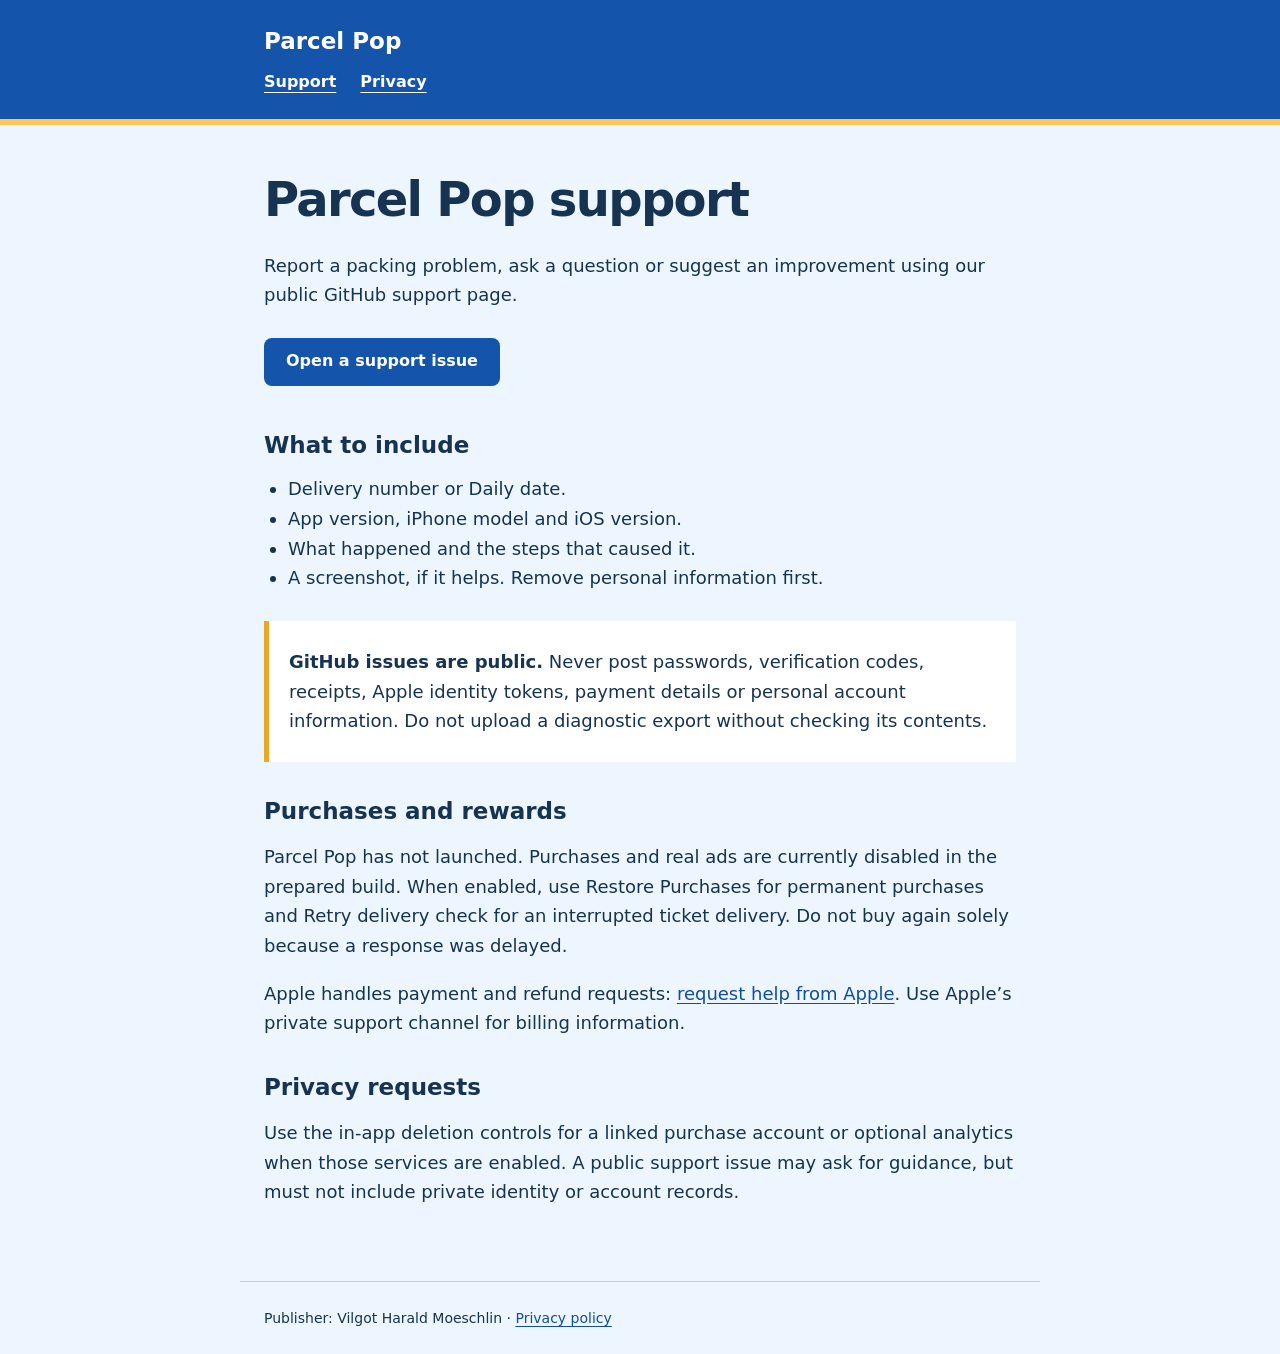
==== support.html @ 90103413 "Add Parcel Pop website, support and pre-release privacy policy" ====
<!doctype html><html lang="en"><meta charset="utf-8"><meta name="viewport" content="width=device-width,initial-scale=1"><title>Support · Parcel Pop</title><link rel="stylesheet" href="site.css"><header><div><a href="./">Parcel Pop</a><nav aria-label="Main"><a href="support.html" aria-current="page">Support</a><a href="privacy.html">Privacy</a></nav></div></header><main><h1>Parcel Pop support</h1><p>Report a packing problem, ask a question or suggest an improvement using our public GitHub support page.</p><a class="action" href="https://github.com/VilgotMoe/parcel-pop/issues/new">Open a support issue</a><h2>What to include</h2><ul><li>Delivery number or Daily date.</li><li>App version, iPhone model and iOS version.</li><li>What happened and the steps that caused it.</li><li>A screenshot, if it helps. Remove personal information first.</li></ul><div class="notice"><p><strong>GitHub issues are public.</strong> Never post passwords, verification codes, receipts, Apple identity tokens, payment details or personal account information. Do not upload a diagnostic export without checking its contents.</p></div><h2>Purchases and rewards</h2><p>Parcel Pop has not launched. Purchases and real ads are currently disabled in the prepared build. When enabled, use Restore Purchases for permanent purchases and Retry delivery check for an interrupted ticket delivery. Do not buy again solely because a response was delayed.</p><p>Apple handles payment and refund requests: <a href="https://reportaproblem.apple.com/">request help from Apple</a>. Use Apple’s private support channel for billing information.</p><h2>Privacy requests</h2><p>Use the in-app deletion controls for a linked purchase account or optional analytics when those services are enabled. A public support issue may ask for guidance, but must not include private identity or account records.</p></main><footer>Publisher: Vilgot Harald Moeschlin · <a href="privacy.html">Privacy policy</a></footer></html>
---- site.css ----
:root{font-family:ui-rounded,system-ui,-apple-system,BlinkMacSystemFont,sans-serif;color:#163351;background:#edf6ff;color-scheme:light}*{box-sizing:border-box}body{margin:0}header{background:#1454aa;color:#fff;border-bottom:6px solid #ffc757}header>div,main,footer{max-width:800px;margin:auto;padding:28px 24px}header a{color:#fff;font-weight:800;text-decoration:none;font-size:23px}nav{display:flex;gap:24px;margin-top:18px;flex-wrap:wrap}nav a{font-size:16px;font-weight:650;text-decoration:underline;text-underline-offset:5px}main{padding-top:48px;padding-bottom:56px;min-height:65vh}h1{font-size:clamp(32px,7vw,48px);line-height:1.12;letter-spacing:-.035em;margin:0 0 24px}h2{font-size:23px;margin:36px 0 12px}p,li{font-size:18px;line-height:1.65}a{color:#124d9b;text-underline-offset:3px}a:focus-visible{outline:3px solid #d78400;outline-offset:5px}small,.date{font-size:15px}.notice{border-left:5px solid #e8a92b;padding:8px 20px;background:#fff;margin:28px 0}.action{display:inline-block;background:#1454aa;color:white;padding:13px 22px;text-decoration:none;border-radius:8px;font-weight:750;min-height:48px;margin:10px 0}footer{border-top:1px solid #b8d0e5;font-size:14px}ul{padding-left:24px}@media(max-width:480px){header>div,main,footer{padding-left:20px;padding-right:20px}main{padding-top:32px}p,li{font-size:17px}}
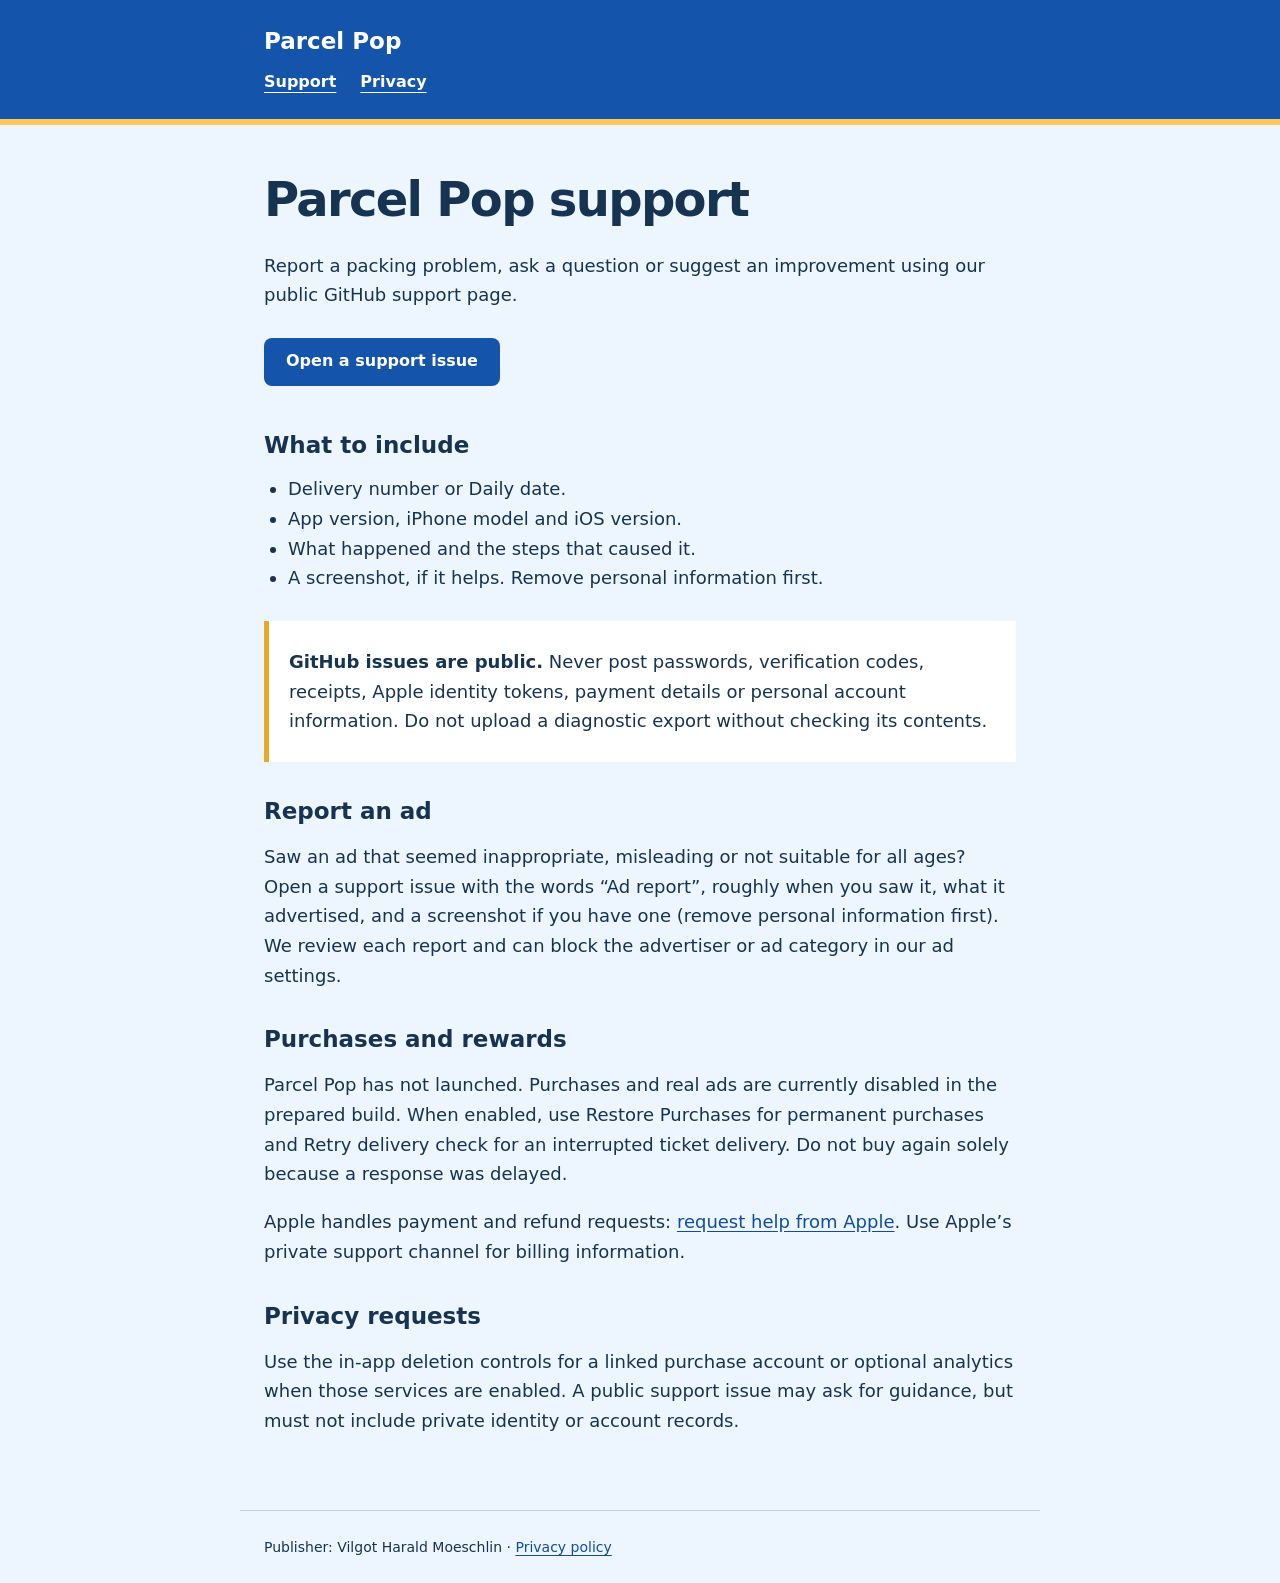
==== commit 7d78d41f: "Privacy policy and support: personalized ads with consent, ad partners, report an ad Co-Authored-By:" ====
--- a/support.html
+++ b/support.html
@@ -1 +1 @@
-<!doctype html><html lang="en"><meta charset="utf-8"><meta name="viewport" content="width=device-width,initial-scale=1"><title>Support · Parcel Pop</title><link rel="stylesheet" href="site.css"><header><div><a href="./">Parcel Pop</a><nav aria-label="Main"><a href="support.html" aria-current="page">Support</a><a href="privacy.html">Privacy</a></nav></div></header><main><h1>Parcel Pop support</h1><p>Report a packing problem, ask a question or suggest an improvement using our public GitHub support page.</p><a class="action" href="https://github.com/VilgotMoe/parcel-pop/issues/new">Open a support issue</a><h2>What to include</h2><ul><li>Delivery number or Daily date.</li><li>App version, iPhone model and iOS version.</li><li>What happened and the steps that caused it.</li><li>A screenshot, if it helps. Remove personal information first.</li></ul><div class="notice"><p><strong>GitHub issues are public.</strong> Never post passwords, verification codes, receipts, Apple identity tokens, payment details or personal account information. Do not upload a diagnostic export without checking its contents.</p></div><h2>Purchases and rewards</h2><p>Parcel Pop has not launched. Purchases and real ads are currently disabled in the prepared build. When enabled, use Restore Purchases for permanent purchases and Retry delivery check for an interrupted ticket delivery. Do not buy again solely because a response was delayed.</p><p>Apple handles payment and refund requests: <a href="https://reportaproblem.apple.com/">request help from Apple</a>. Use Apple’s private support channel for billing information.</p><h2>Privacy requests</h2><p>Use the in-app deletion controls for a linked purchase account or optional analytics when those services are enabled. A public support issue may ask for guidance, but must not include private identity or account records.</p></main><footer>Publisher: Vilgot Harald Moeschlin · <a href="privacy.html">Privacy policy</a></footer></html>
+<!doctype html><html lang="en"><meta charset="utf-8"><meta name="viewport" content="width=device-width,initial-scale=1"><title>Support · Parcel Pop</title><link rel="stylesheet" href="site.css"><header><div><a href="./">Parcel Pop</a><nav aria-label="Main"><a href="support.html" aria-current="page">Support</a><a href="privacy.html">Privacy</a></nav></div></header><main><h1>Parcel Pop support</h1><p>Report a packing problem, ask a question or suggest an improvement using our public GitHub support page.</p><a class="action" href="https://github.com/VilgotMoe/parcel-pop/issues/new">Open a support issue</a><h2>What to include</h2><ul><li>Delivery number or Daily date.</li><li>App version, iPhone model and iOS version.</li><li>What happened and the steps that caused it.</li><li>A screenshot, if it helps. Remove personal information first.</li></ul><div class="notice"><p><strong>GitHub issues are public.</strong> Never post passwords, verification codes, receipts, Apple identity tokens, payment details or personal account information. Do not upload a diagnostic export without checking its contents.</p></div><h2>Report an ad</h2><p>Saw an ad that seemed inappropriate, misleading or not suitable for all ages? Open a support issue with the words “Ad report”, roughly when you saw it, what it advertised, and a screenshot if you have one (remove personal information first). We review each report and can block the advertiser or ad category in our ad settings.</p><h2>Purchases and rewards</h2><p>Parcel Pop has not launched. Purchases and real ads are currently disabled in the prepared build. When enabled, use Restore Purchases for permanent purchases and Retry delivery check for an interrupted ticket delivery. Do not buy again solely because a response was delayed.</p><p>Apple handles payment and refund requests: <a href="https://reportaproblem.apple.com/">request help from Apple</a>. Use Apple’s private support channel for billing information.</p><h2>Privacy requests</h2><p>Use the in-app deletion controls for a linked purchase account or optional analytics when those services are enabled. A public support issue may ask for guidance, but must not include private identity or account records.</p></main><footer>Publisher: Vilgot Harald Moeschlin · <a href="privacy.html">Privacy policy</a></footer></html>
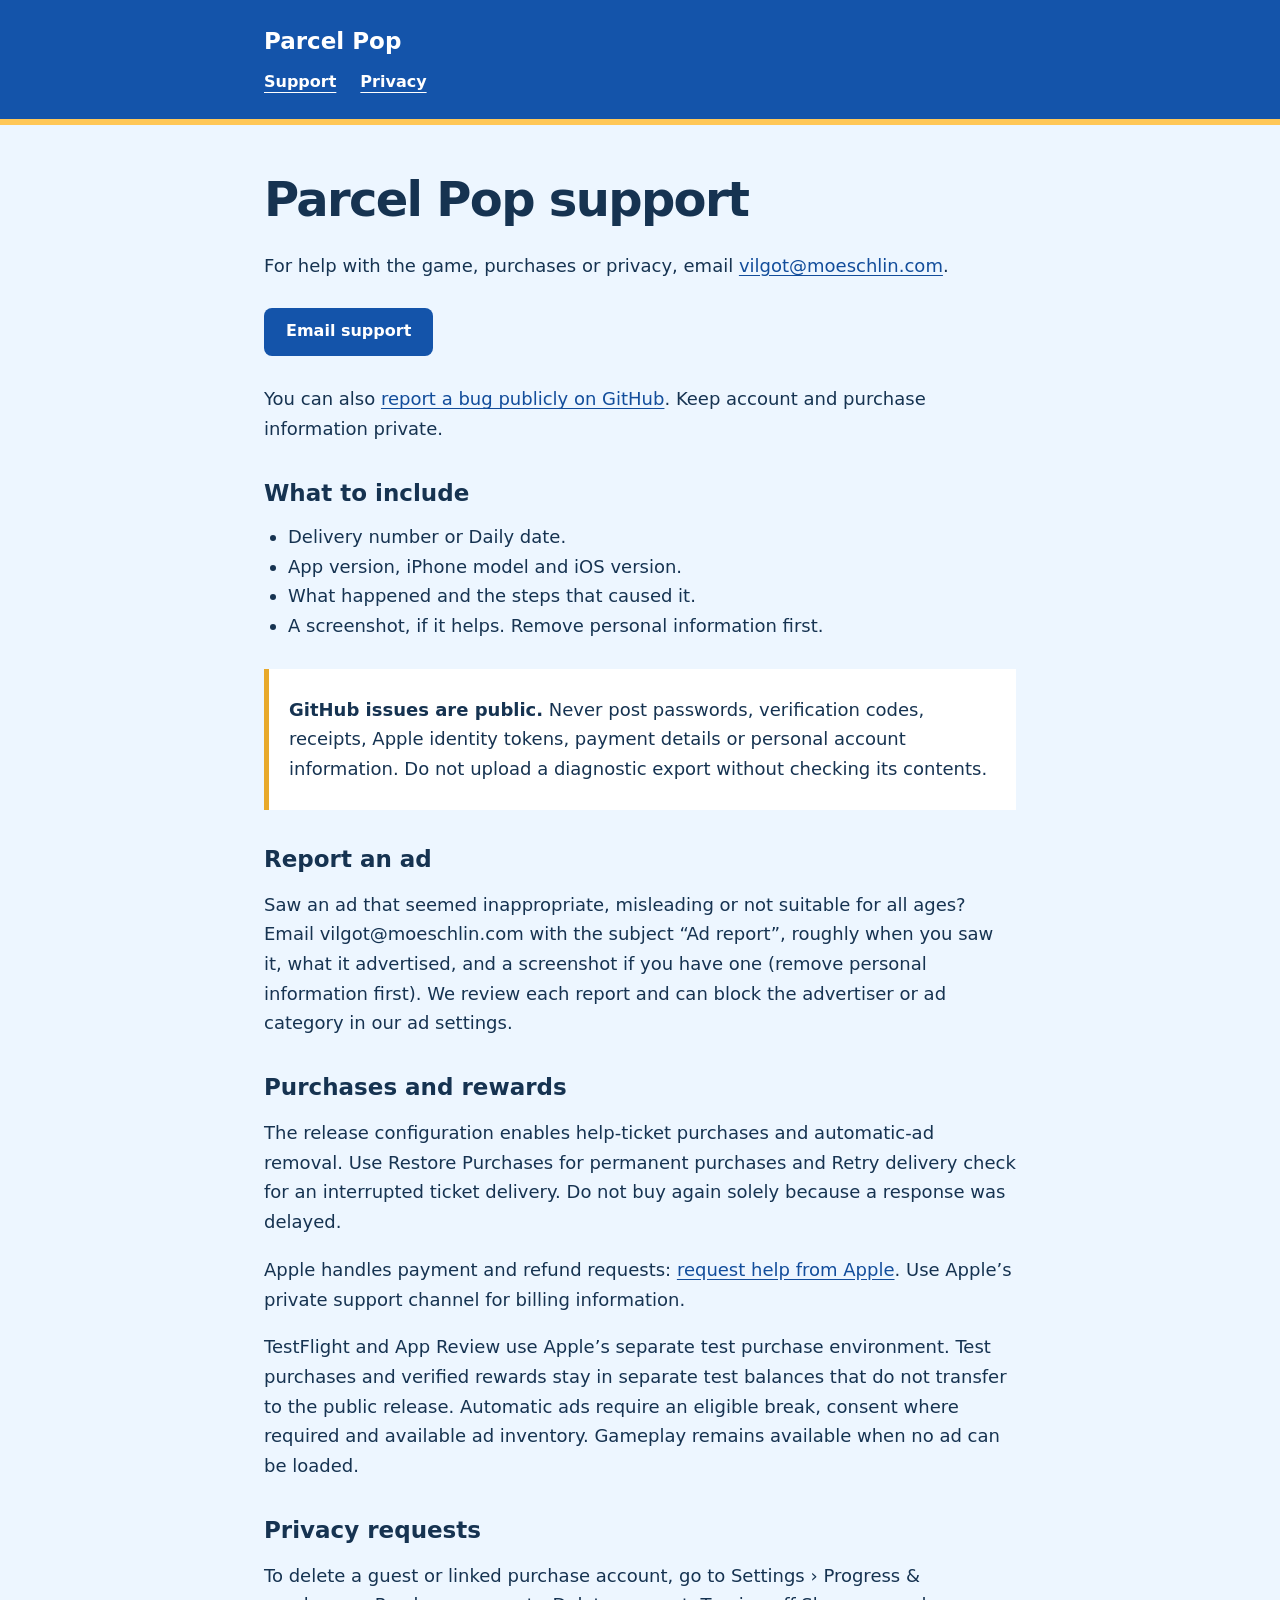
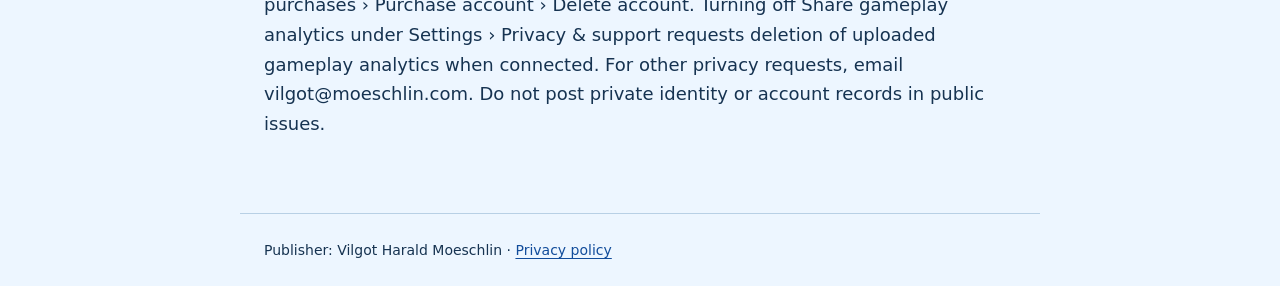
==== commit 90418832: "Update purchase support and guest deletion guidance" ====
--- a/support.html
+++ b/support.html
@@ -1 +1 @@
-<!doctype html><html lang="en"><meta charset="utf-8"><meta name="viewport" content="width=device-width,initial-scale=1"><title>Support · Parcel Pop</title><link rel="stylesheet" href="site.css"><header><div><a href="./">Parcel Pop</a><nav aria-label="Main"><a href="support.html" aria-current="page">Support</a><a href="privacy.html">Privacy</a></nav></div></header><main><h1>Parcel Pop support</h1><p>Report a packing problem, ask a question or suggest an improvement using our public GitHub support page.</p><a class="action" href="https://github.com/VilgotMoe/parcel-pop/issues/new">Open a support issue</a><h2>What to include</h2><ul><li>Delivery number or Daily date.</li><li>App version, iPhone model and iOS version.</li><li>What happened and the steps that caused it.</li><li>A screenshot, if it helps. Remove personal information first.</li></ul><div class="notice"><p><strong>GitHub issues are public.</strong> Never post passwords, verification codes, receipts, Apple identity tokens, payment details or personal account information. Do not upload a diagnostic export without checking its contents.</p></div><h2>Report an ad</h2><p>Saw an ad that seemed inappropriate, misleading or not suitable for all ages? Open a support issue with the words “Ad report”, roughly when you saw it, what it advertised, and a screenshot if you have one (remove personal information first). We review each report and can block the advertiser or ad category in our ad settings.</p><h2>Purchases and rewards</h2><p>Parcel Pop has not launched. Purchases and real ads are currently disabled in the prepared build. When enabled, use Restore Purchases for permanent purchases and Retry delivery check for an interrupted ticket delivery. Do not buy again solely because a response was delayed.</p><p>Apple handles payment and refund requests: <a href="https://reportaproblem.apple.com/">request help from Apple</a>. Use Apple’s private support channel for billing information.</p><h2>Privacy requests</h2><p>Use the in-app deletion controls for a linked purchase account or optional analytics when those services are enabled. A public support issue may ask for guidance, but must not include private identity or account records.</p></main><footer>Publisher: Vilgot Harald Moeschlin · <a href="privacy.html">Privacy policy</a></footer></html>
+<!doctype html><html lang="en"><meta charset="utf-8"><meta name="viewport" content="width=device-width,initial-scale=1"><title>Support · Parcel Pop</title><link rel="stylesheet" href="site.css"><header><div><a href="./">Parcel Pop</a><nav aria-label="Main"><a href="support.html" aria-current="page">Support</a><a href="privacy.html">Privacy</a></nav></div></header><main><h1>Parcel Pop support</h1><p>For help with the game, purchases or privacy, email <a href="mailto:vilgot@moeschlin.com">vilgot@moeschlin.com</a>.</p><a class="action" href="mailto:vilgot@moeschlin.com">Email support</a><p>You can also <a href="https://github.com/VilgotMoe/parcel-pop/issues/new">report a bug publicly on GitHub</a>. Keep account and purchase information private.</p><h2>What to include</h2><ul><li>Delivery number or Daily date.</li><li>App version, iPhone model and iOS version.</li><li>What happened and the steps that caused it.</li><li>A screenshot, if it helps. Remove personal information first.</li></ul><div class="notice"><p><strong>GitHub issues are public.</strong> Never post passwords, verification codes, receipts, Apple identity tokens, payment details or personal account information. Do not upload a diagnostic export without checking its contents.</p></div><h2>Report an ad</h2><p>Saw an ad that seemed inappropriate, misleading or not suitable for all ages? Email vilgot@moeschlin.com with the subject “Ad report”, roughly when you saw it, what it advertised, and a screenshot if you have one (remove personal information first). We review each report and can block the advertiser or ad category in our ad settings.</p><h2>Purchases and rewards</h2><p>The release configuration enables help-ticket purchases and automatic-ad removal. Use Restore Purchases for permanent purchases and Retry delivery check for an interrupted ticket delivery. Do not buy again solely because a response was delayed.</p><p>Apple handles payment and refund requests: <a href="https://reportaproblem.apple.com/">request help from Apple</a>. Use Apple’s private support channel for billing information.</p><p>TestFlight and App Review use Apple’s separate test purchase environment. Test purchases and verified rewards stay in separate test balances that do not transfer to the public release. Automatic ads require an eligible break, consent where required and available ad inventory. Gameplay remains available when no ad can be loaded.</p><h2>Privacy requests</h2><p>To delete a guest or linked purchase account, go to Settings › Progress &amp; purchases › Purchase account › Delete account. Turning off Share gameplay analytics under Settings › Privacy &amp; support requests deletion of uploaded gameplay analytics when connected. For other privacy requests, email vilgot@moeschlin.com. Do not post private identity or account records in public issues.</p></main><footer>Publisher: Vilgot Harald Moeschlin · <a href="privacy.html">Privacy policy</a></footer></html>
